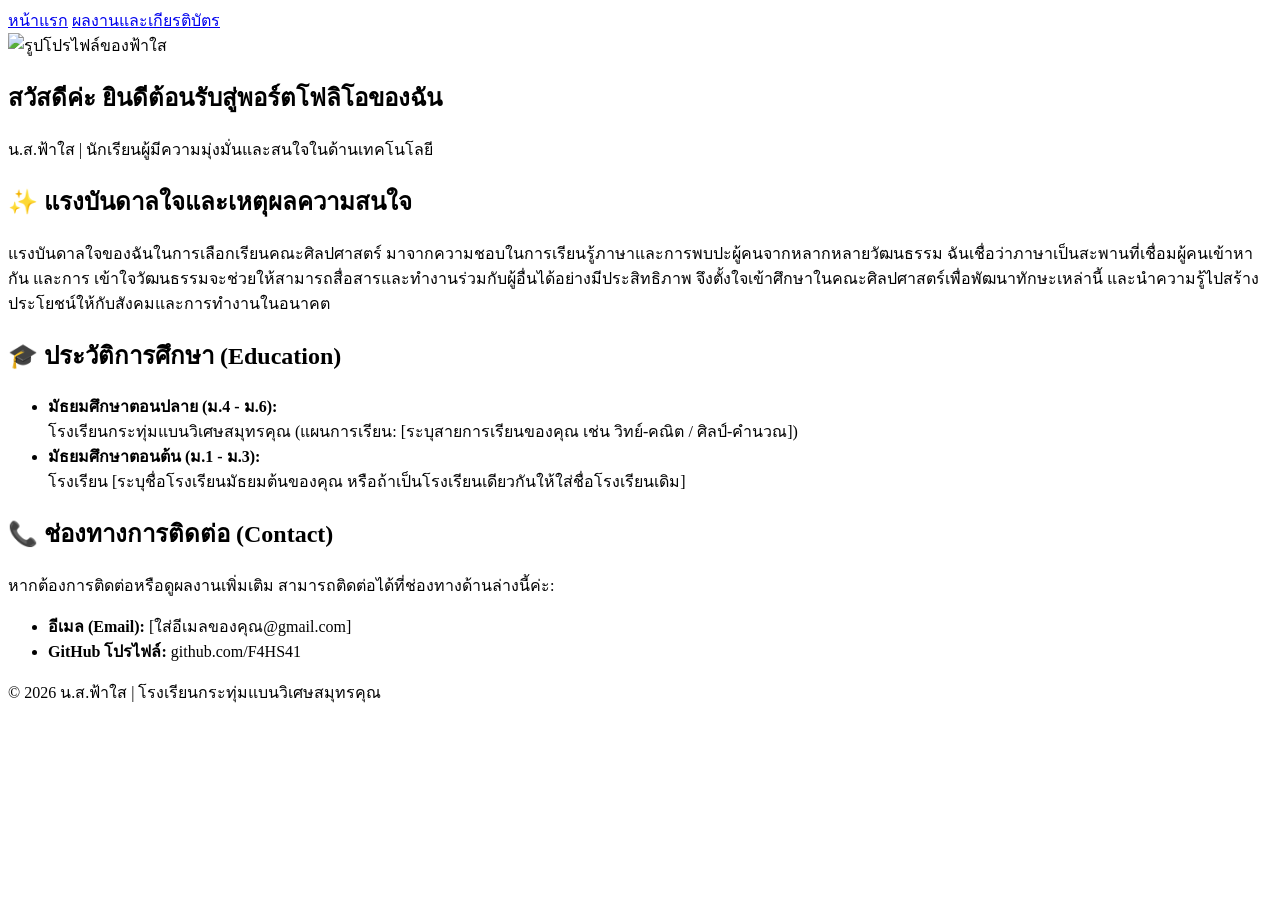
==== index.html @ b8363f4c "Create index.html" ====
<!DOCTYPE html>
<html lang="th">
<head>
    <meta charset="UTF-8">
    <meta name="viewport" content="width=device-width, initial-scale=1.0">
    <title>หน้าแรก | พอร์ตโฟลิโอของ ฟ้าใส</title>
    <link rel="stylesheet" href="style.css">
</head>
<body>

    <header>
        <nav>
            <a href="index.html" class="active">หน้าแรก</a>
            <a href="projects.html">ผลงานและเกียรติบัตร</a>
        </nav>
    </header>

    <main class="container">
        
        <section class="profile-area">
            <img src="https://via.placeholder.com/150" alt="รูปโปรไฟล์ของฟ้าใส" class="profile-img">
            <h1>สวัสดีค่ะ ยินดีต้อนรับสู่พอร์ตโฟลิโอของฉัน</h1>
            <p class="tagline">น.ส.ฟ้าใส | นักเรียนผู้มีความมุ่งมั่นและสนใจในด้านเทคโนโลยี</p>
        </section>

        <section class="content-section">
            <h2>✨ แรงบันดาลใจและเหตุผลความสนใจ</h2>
            <p>
                แรงบันดาลใจของฉันในการเลือกเรียนคณะศิลปศาสตร์ มาจากความชอบในการเรียนรู้ภาษาและการพบปะผู้คนจากหลากหลายวัฒนธรรม ฉันเชื่อว่าภาษาเป็นสะพานที่เชื่อมผู้คนเข้าหากัน และการ
เข้าใจวัฒนธรรมจะช่วยให้สามารถสื่อสารและทำงานร่วมกับผู้อื่นได้อย่างมีประสิทธิภาพ จึงตั้งใจเข้าศึกษาในคณะศิลปศาสตร์เพื่อพัฒนาทักษะเหล่านี้ และนำความรู้ไปสร้างประโยชน์ให้กับสังคมและการทำงานในอนาคต
            </p>
        </section>

        <section class="content-section">
            <h2>🎓 ประวัติการศึกษา (Education)</h2>
            <ul>
                <li>
                    <strong>มัธยมศึกษาตอนปลาย (ม.4 - ม.6):</strong> <br>
                    โรงเรียนกระทุ่มแบนวิเศษสมุทรคุณ (แผนการเรียน: [ระบุสายการเรียนของคุณ เช่น วิทย์-คณิต / ศิลป์-คำนวณ])
                </li>
                <li>
                    <strong>มัธยมศึกษาตอนต้น (ม.1 - ม.3):</strong> <br>
                    โรงเรียน [ระบุชื่อโรงเรียนมัธยมต้นของคุณ หรือถ้าเป็นโรงเรียนเดียวกันให้ใส่ชื่อโรงเรียนเดิม]
                </li>
            </ul>
        </section>

        <section class="content-section">
            <h2>📞 ช่องทางการติดต่อ (Contact)</h2>
            <p>หากต้องการติดต่อหรือดูผลงานเพิ่มเติม สามารถติดต่อได้ที่ช่องทางด้านล่างนี้ค่ะ:</p>
            <ul>
                <li><strong>อีเมล (Email):</strong> [ใส่อีเมลของคุณ@gmail.com]</li>
                <li><strong>GitHub โปรไฟล์:</strong> github.com/F4HS41</li>
            </ul>
        </section>

    </main>

    <footer>
        <p>© 2026 น.ส.ฟ้าใส | โรงเรียนกระทุ่มแบนวิเศษสมุทรคุณ</p>
    </footer>

</body>
</html>
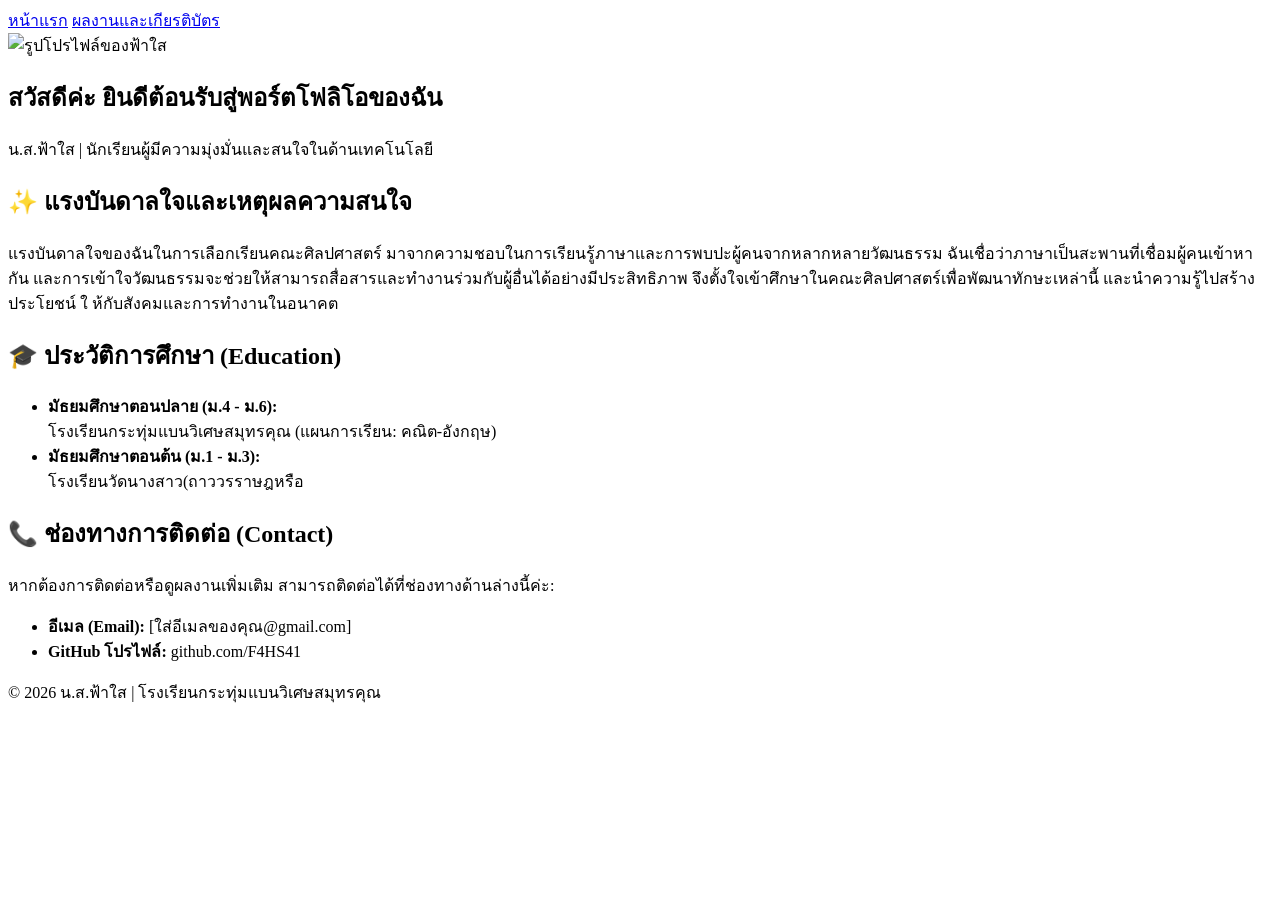
==== commit 2f189eb3: "Update index.html" ====
--- a/index.html
+++ b/index.html
@@ -26,8 +26,9 @@
         <section class="content-section">
             <h2>✨ แรงบันดาลใจและเหตุผลความสนใจ</h2>
             <p>
-                แรงบันดาลใจของฉันในการเลือกเรียนคณะศิลปศาสตร์ มาจากความชอบในการเรียนรู้ภาษาและการพบปะผู้คนจากหลากหลายวัฒนธรรม ฉันเชื่อว่าภาษาเป็นสะพานที่เชื่อมผู้คนเข้าหากัน และการ
-เข้าใจวัฒนธรรมจะช่วยให้สามารถสื่อสารและทำงานร่วมกับผู้อื่นได้อย่างมีประสิทธิภาพ จึงตั้งใจเข้าศึกษาในคณะศิลปศาสตร์เพื่อพัฒนาทักษะเหล่านี้ และนำความรู้ไปสร้างประโยชน์ให้กับสังคมและการทำงานในอนาคต
+                แรงบันดาลใจของฉันในการเลือกเรียนคณะศิลปศาสตร์ มาจากความชอบในการเรียนรู้ภาษาและการพบปะผู้คนจากหลากหลายวัฒนธรรม ฉันเชื่อว่าภาษาเป็นสะพานที่เชื่อมผู้คนเข้าหากัน 
+                และการเข้าใจวัฒนธรรมจะช่วยให้สามารถสื่อสารและทำงานร่วมกับผู้อื่นได้อย่างมีประสิทธิภาพ จึงตั้งใจเข้าศึกษาในคณะศิลปศาสตร์เพื่อพัฒนาทักษะเหล่านี้ และนำความรู้ไปสร้างประโยชน์
+                ใ ห้กับสังคมและการทำงานในอนาคต
             </p>
         </section>
 
@@ -36,11 +37,11 @@
             <ul>
                 <li>
                     <strong>มัธยมศึกษาตอนปลาย (ม.4 - ม.6):</strong> <br>
-                    โรงเรียนกระทุ่มแบนวิเศษสมุทรคุณ (แผนการเรียน: [ระบุสายการเรียนของคุณ เช่น วิทย์-คณิต / ศิลป์-คำนวณ])
+                    โรงเรียนกระทุ่มแบนวิเศษสมุทรคุณ (แผนการเรียน: คณิต-อังกฤษ)
                 </li>
                 <li>
                     <strong>มัธยมศึกษาตอนต้น (ม.1 - ม.3):</strong> <br>
-                    โรงเรียน [ระบุชื่อโรงเรียนมัธยมต้นของคุณ หรือถ้าเป็นโรงเรียนเดียวกันให้ใส่ชื่อโรงเรียนเดิม]
+                    โรงเรียนวัดนางสาว(ถาววรราษฎหรือ
                 </li>
             </ul>
         </section>
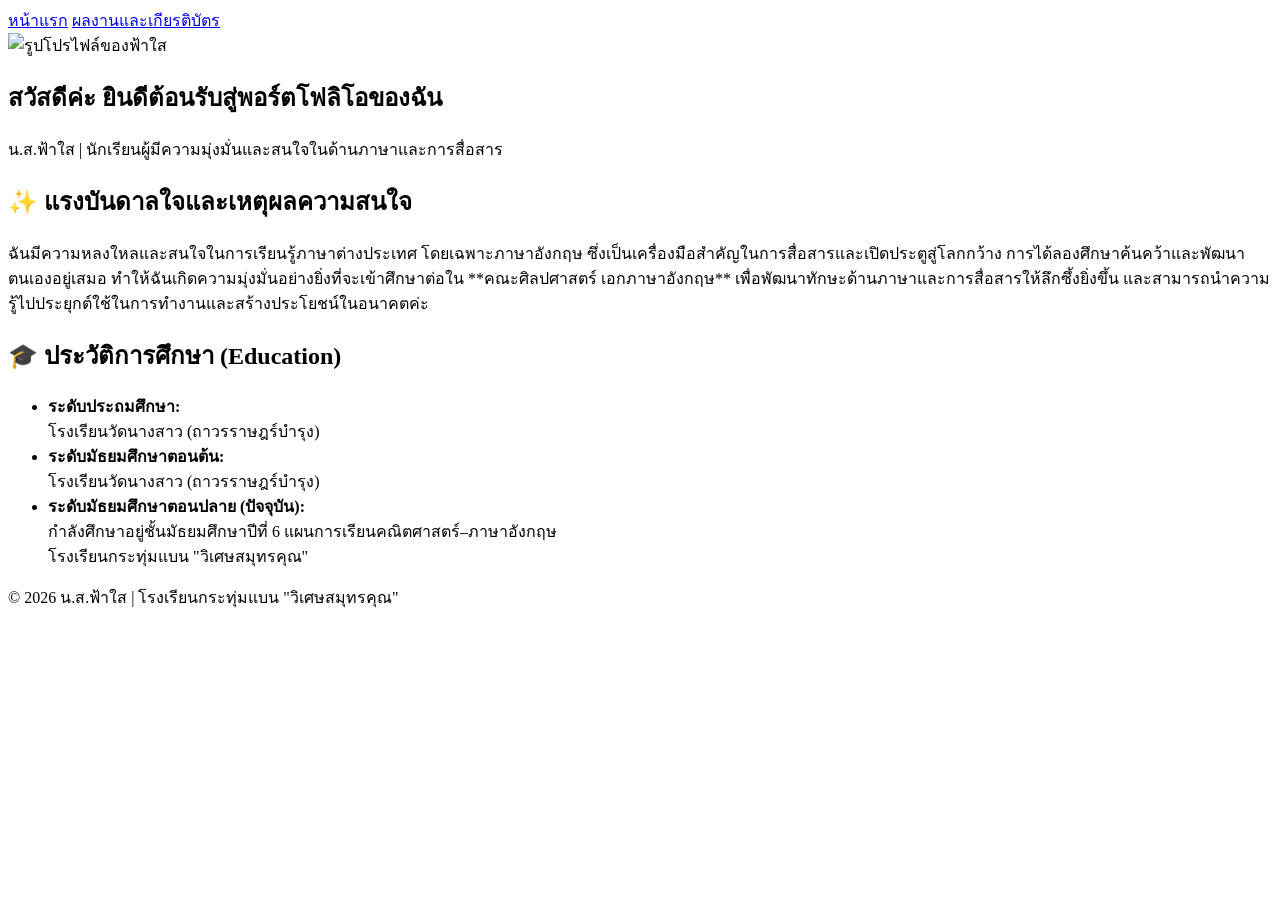
==== commit da004085: "Update index.html" ====
--- a/index.html
+++ b/index.html
@@ -20,15 +20,13 @@
         <section class="profile-area">
             <img src="https://via.placeholder.com/150" alt="รูปโปรไฟล์ของฟ้าใส" class="profile-img">
             <h1>สวัสดีค่ะ ยินดีต้อนรับสู่พอร์ตโฟลิโอของฉัน</h1>
-            <p class="tagline">น.ส.ฟ้าใส | นักเรียนผู้มีความมุ่งมั่นและสนใจในด้านเทคโนโลยี</p>
+            <p class="tagline">น.ส.ฟ้าใส | นักเรียนผู้มีความมุ่งมั่นและสนใจในด้านภาษาและการสื่อสาร</p>
         </section>
 
         <section class="content-section">
             <h2>✨ แรงบันดาลใจและเหตุผลความสนใจ</h2>
             <p>
-                แรงบันดาลใจของฉันในการเลือกเรียนคณะศิลปศาสตร์ มาจากความชอบในการเรียนรู้ภาษาและการพบปะผู้คนจากหลากหลายวัฒนธรรม ฉันเชื่อว่าภาษาเป็นสะพานที่เชื่อมผู้คนเข้าหากัน 
-                และการเข้าใจวัฒนธรรมจะช่วยให้สามารถสื่อสารและทำงานร่วมกับผู้อื่นได้อย่างมีประสิทธิภาพ จึงตั้งใจเข้าศึกษาในคณะศิลปศาสตร์เพื่อพัฒนาทักษะเหล่านี้ และนำความรู้ไปสร้างประโยชน์
-                ใ ห้กับสังคมและการทำงานในอนาคต
+                ฉันมีความหลงใหลและสนใจในการเรียนรู้ภาษาต่างประเทศ โดยเฉพาะภาษาอังกฤษ ซึ่งเป็นเครื่องมือสำคัญในการสื่อสารและเปิดประตูสู่โลกกว้าง การได้ลองศึกษาค้นคว้าและพัฒนาตนเองอยู่เสมอ ทำให้ฉันเกิดความมุ่งมั่นอย่างยิ่งที่จะเข้าศึกษาต่อใน **คณะศิลปศาสตร์ เอกภาษาอังกฤษ** เพื่อพัฒนาทักษะด้านภาษาและการสื่อสารให้ลึกซึ้งยิ่งขึ้น และสามารถนำความรู้ไปประยุกต์ใช้ในการทำงานและสร้างประโยชน์ในอนาคตค่ะ
             </p>
         </section>
 
@@ -36,29 +34,25 @@
             <h2>🎓 ประวัติการศึกษา (Education)</h2>
             <ul>
                 <li>
-                    <strong>มัธยมศึกษาตอนปลาย (ม.4 - ม.6):</strong> <br>
-                    โรงเรียนกระทุ่มแบนวิเศษสมุทรคุณ (แผนการเรียน: คณิต-อังกฤษ)
+                    <strong>ระดับประถมศึกษา:</strong><br>
+                    โรงเรียนวัดนางสาว (ถาวรราษฎร์บำรุง)
                 </li>
                 <li>
-                    <strong>มัธยมศึกษาตอนต้น (ม.1 - ม.3):</strong> <br>
-                    โรงเรียนวัดนางสาว(ถาววรราษฎหรือ
+                    <strong>ระดับมัธยมศึกษาตอนต้น:</strong><br>
+                    โรงเรียนวัดนางสาว (ถาวรราษฎร์บำรุง)
                 </li>
-            </ul>
-        </section>
-
-        <section class="content-section">
-            <h2>📞 ช่องทางการติดต่อ (Contact)</h2>
-            <p>หากต้องการติดต่อหรือดูผลงานเพิ่มเติม สามารถติดต่อได้ที่ช่องทางด้านล่างนี้ค่ะ:</p>
-            <ul>
-                <li><strong>อีเมล (Email):</strong> [ใส่อีเมลของคุณ@gmail.com]</li>
-                <li><strong>GitHub โปรไฟล์:</strong> github.com/F4HS41</li>
+                <li>
+                    <strong>ระดับมัธยมศึกษาตอนปลาย (ปัจจุบัน):</strong><br>
+                    กำลังศึกษาอยู่ชั้นมัธยมศึกษาปีที่ 6 แผนการเรียนคณิตศาสตร์–ภาษาอังกฤษ <br>
+                    โรงเรียนกระทุ่มแบน "วิเศษสมุทรคุณ"
+                </li>
             </ul>
         </section>
 
     </main>
 
     <footer>
-        <p>© 2026 น.ส.ฟ้าใส | โรงเรียนกระทุ่มแบนวิเศษสมุทรคุณ</p>
+        <p>© 2026 น.ส.ฟ้าใส | โรงเรียนกระทุ่มแบน "วิเศษสมุทรคุณ"</p>
     </footer>
 
 </body>
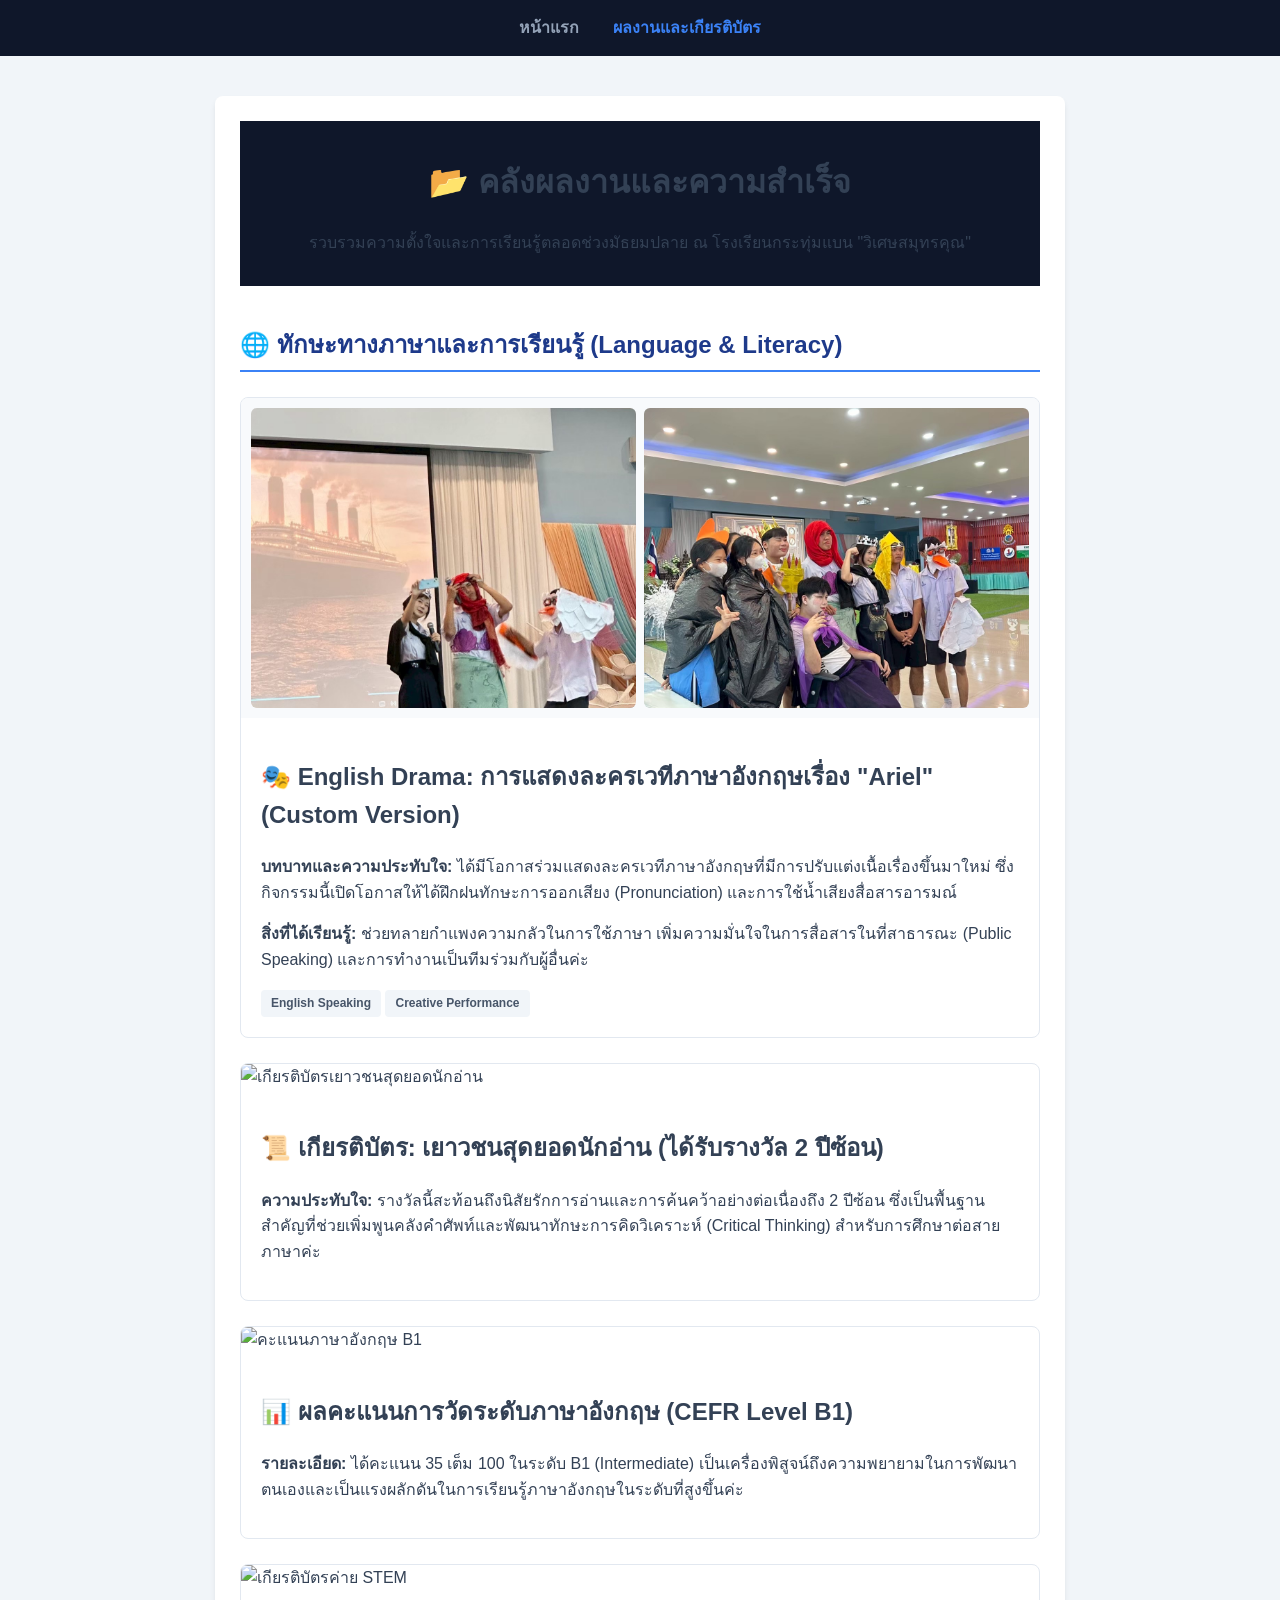
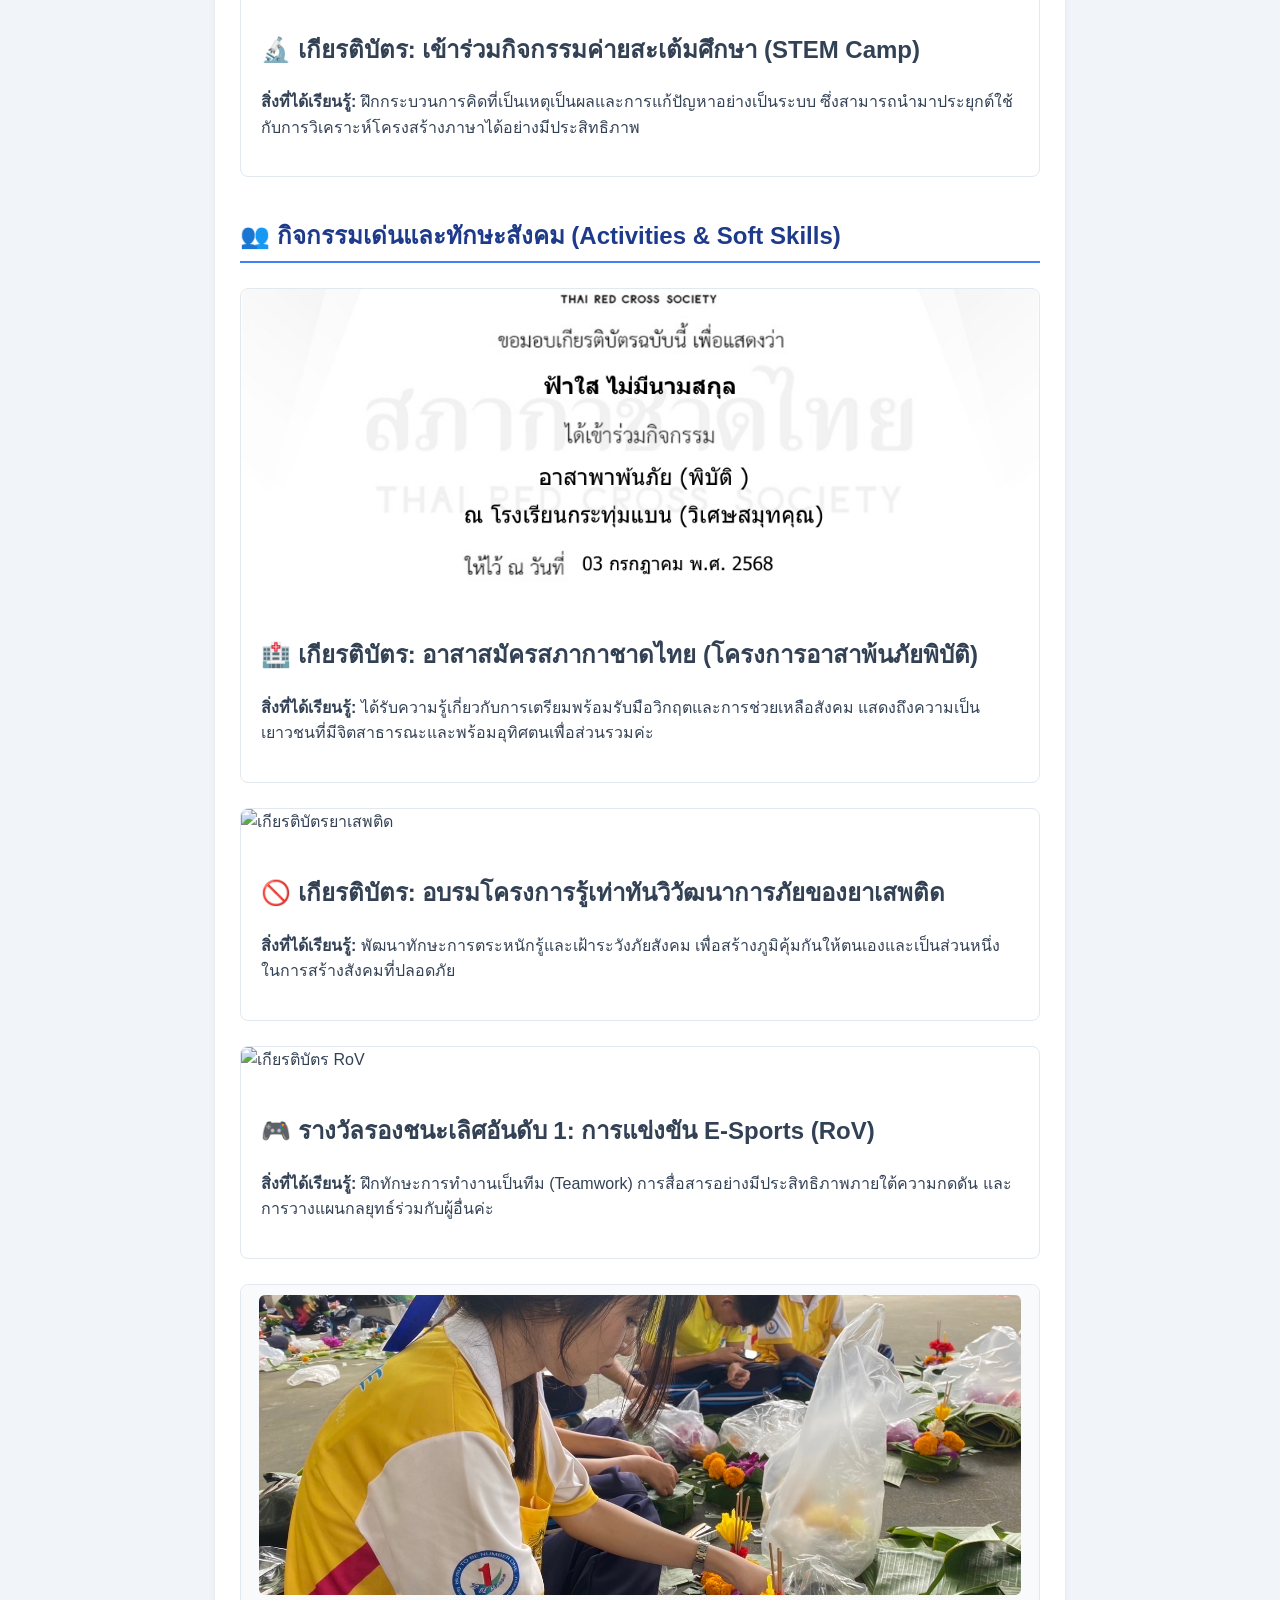
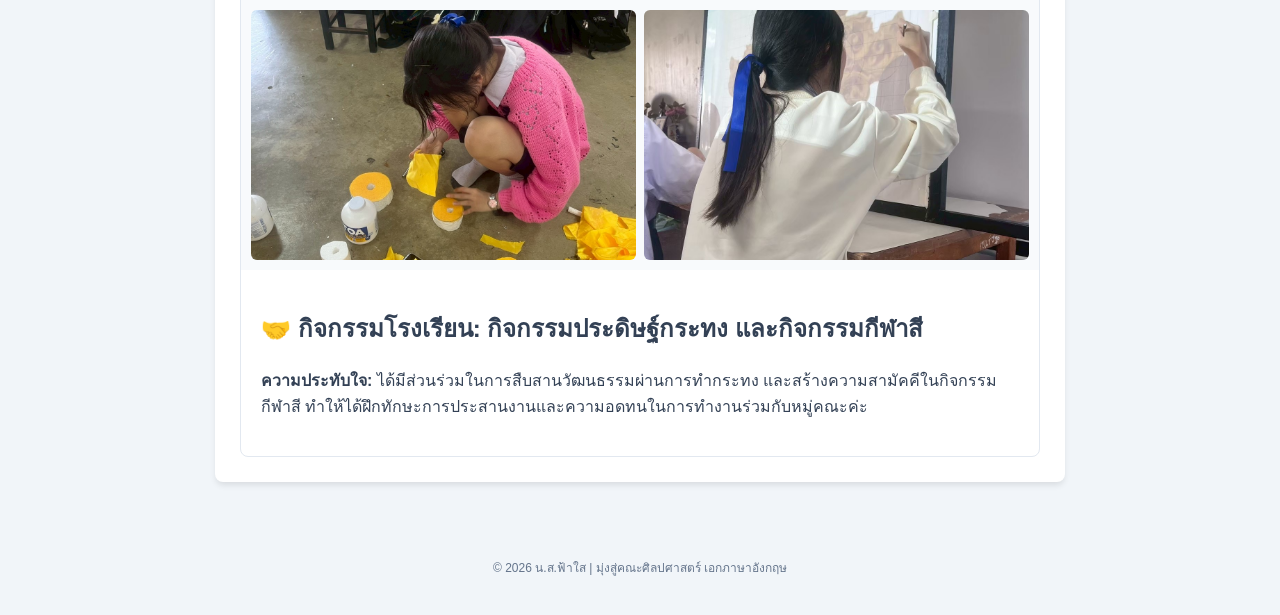
==== commit 80874685: "Update index.html" ====
--- a/index.html
+++ b/index.html
@@ -3,56 +3,108 @@
 <head>
     <meta charset="UTF-8">
     <meta name="viewport" content="width=device-width, initial-scale=1.0">
-    <title>หน้าแรก | พอร์ตโฟลิโอของ ฟ้าใส</title>
+    <title>ผลงานและเกียรติบัตร | ฟ้าใส</title>
     <link rel="stylesheet" href="style.css">
 </head>
 <body>
 
     <header>
         <nav>
-            <a href="index.html" class="active">หน้าแรก</a>
-            <a href="projects.html">ผลงานและเกียรติบัตร</a>
+            <a href="index.html">หน้าแรก</a>
+            <a href="projects.html" class="active">ผลงานและเกียรติบัตร</a>
         </nav>
     </header>
 
     <main class="container">
+        <header style="text-align: center; margin-bottom: 40px;">
+            <h1>📂 คลังผลงานและความสำเร็จ</h1>
+            <p>รวบรวมความตั้งใจและการเรียนรู้ตลอดช่วงมัธยมปลาย ณ โรงเรียนกระทุ่มแบน "วิเศษสมุทรคุณ"</p>
+        </header>
+
+        <h2 style="color: #1e3a8a; border-bottom: 2px solid #3b82f6; padding-bottom: 5px;">🌐 ทักษะทางภาษาและการเรียนรู้ (Language & Literacy)</h2>
         
-        <section class="profile-area">
-            <img src="https://via.placeholder.com/150" alt="รูปโปรไฟล์ของฟ้าใส" class="profile-img">
-            <h1>สวัสดีค่ะ ยินดีต้อนรับสู่พอร์ตโฟลิโอของฉัน</h1>
-            <p class="tagline">น.ส.ฟ้าใส | นักเรียนผู้มีความมุ่งมั่นและสนใจในด้านภาษาและการสื่อสาร</p>
-        </section>
+        <div class="card">
+            <div style="display: flex; gap: 8px; padding: 10px; background-color: #f8fafc;">
+                <img src="ariel1.jpg" alt="Ariel Drama 1" style="width: 50%; height: 300px; object-fit: cover; border-radius: 6px;">
+                <img src="ariel2.jpg" alt="Ariel Drama 2" style="width: 50%; height: 300px; object-fit: cover; border-radius: 6px;">
+            </div>
+            <div class="card-body">
+                <h2>🎭 English Drama: การแสดงละครเวทีภาษาอังกฤษเรื่อง "Ariel" (Custom Version)</h2>
+                <p><strong>บทบาทและความประทับใจ:</strong> ได้มีโอกาสร่วมแสดงละครเวทีภาษาอังกฤษที่มีการปรับแต่งเนื้อเรื่องขึ้นมาใหม่ ซึ่งกิจกรรมนี้เปิดโอกาสให้ได้ฝึกฝนทักษะการออกเสียง (Pronunciation) และการใช้น้ำเสียงสื่อสารอารมณ์</p>
+                <p><strong>สิ่งที่ได้เรียนรู้:</strong> ช่วยทลายกำแพงความกลัวในการใช้ภาษา เพิ่มความมั่นใจในการสื่อสารในที่สาธารณะ (Public Speaking) และการทำงานเป็นทีมร่วมกับผู้อื่นค่ะ</p>
+                <span class="tech-stack">English Speaking</span> <span class="tech-stack">Creative Performance</span>
+            </div>
+        </div>
 
-        <section class="content-section">
-            <h2>✨ แรงบันดาลใจและเหตุผลความสนใจ</h2>
-            <p>
-                ฉันมีความหลงใหลและสนใจในการเรียนรู้ภาษาต่างประเทศ โดยเฉพาะภาษาอังกฤษ ซึ่งเป็นเครื่องมือสำคัญในการสื่อสารและเปิดประตูสู่โลกกว้าง การได้ลองศึกษาค้นคว้าและพัฒนาตนเองอยู่เสมอ ทำให้ฉันเกิดความมุ่งมั่นอย่างยิ่งที่จะเข้าศึกษาต่อใน **คณะศิลปศาสตร์ เอกภาษาอังกฤษ** เพื่อพัฒนาทักษะด้านภาษาและการสื่อสารให้ลึกซึ้งยิ่งขึ้น และสามารถนำความรู้ไปประยุกต์ใช้ในการทำงานและสร้างประโยชน์ในอนาคตค่ะ
-            </p>
-        </section>
+        <div class="card">
+            <img src="cert-reader.jpg" alt="เกียรติบัตรเยาวชนสุดยอดนักอ่าน" class="card-img">
+            <div class="card-body">
+                <h2>📜 เกียรติบัตร: เยาวชนสุดยอดนักอ่าน (ได้รับรางวัล 2 ปีซ้อน)</h2>
+                <p><strong>ความประทับใจ:</strong> รางวัลนี้สะท้อนถึงนิสัยรักการอ่านและการค้นคว้าอย่างต่อเนื่องถึง 2 ปีซ้อน ซึ่งเป็นพื้นฐานสำคัญที่ช่วยเพิ่มพูนคลังคำศัพท์และพัฒนาทักษะการคิดวิเคราะห์ (Critical Thinking) สำหรับการศึกษาต่อสายภาษาค่ะ</p>
+            </div>
+        </div>
 
-        <section class="content-section">
-            <h2>🎓 ประวัติการศึกษา (Education)</h2>
-            <ul>
-                <li>
-                    <strong>ระดับประถมศึกษา:</strong><br>
-                    โรงเรียนวัดนางสาว (ถาวรราษฎร์บำรุง)
-                </li>
-                <li>
-                    <strong>ระดับมัธยมศึกษาตอนต้น:</strong><br>
-                    โรงเรียนวัดนางสาว (ถาวรราษฎร์บำรุง)
-                </li>
-                <li>
-                    <strong>ระดับมัธยมศึกษาตอนปลาย (ปัจจุบัน):</strong><br>
-                    กำลังศึกษาอยู่ชั้นมัธยมศึกษาปีที่ 6 แผนการเรียนคณิตศาสตร์–ภาษาอังกฤษ <br>
-                    โรงเรียนกระทุ่มแบน "วิเศษสมุทรคุณ"
-                </li>
-            </ul>
-        </section>
+        <div class="card">
+            <img src="cert-b1.jpg" alt="คะแนนภาษาอังกฤษ B1" class="card-img">
+            <div class="card-body">
+                <h2>📊 ผลคะแนนการวัดระดับภาษาอังกฤษ (CEFR Level B1)</h2>
+                <p><strong>รายละเอียด:</strong> ได้คะแนน 35 เต็ม 100 ในระดับ B1 (Intermediate) เป็นเครื่องพิสูจน์ถึงความพยายามในการพัฒนาตนเองและเป็นแรงผลักดันในการเรียนรู้ภาษาอังกฤษในระดับที่สูงขึ้นค่ะ</p>
+            </div>
+        </div>
+
+        <div class="card">
+            <img src="cert-stem.jpg" alt="เกียรติบัตรค่าย STEM" class="card-img">
+            <div class="card-body">
+                <h2>🔬 เกียรติบัตร: เข้าร่วมกิจกรรมค่ายสะเต้มศึกษา (STEM Camp)</h2>
+                <p><strong>สิ่งที่ได้เรียนรู้:</strong> ฝึกกระบวนการคิดที่เป็นเหตุเป็นผลและการแก้ปัญหาอย่างเป็นระบบ ซึ่งสามารถนำมาประยุกต์ใช้กับการวิเคราะห์โครงสร้างภาษาได้อย่างมีประสิทธิภาพ</p>
+            </div>
+        </div>
+
+
+        <h2 style="color: #1e3a8a; border-bottom: 2px solid #3b82f6; padding-bottom: 5px; margin-top: 40px;">👥 กิจกรรมเด่นและทักษะสังคม (Activities & Soft Skills)</h2>
+
+        <div class="card">
+            <img src="cert-redcross.jpg" alt="เกียรติบัตรสภากาชาดไทย" class="card-img">
+            <div class="card-body">
+                <h2>🏥 เกียรติบัตร: อาสาสมัครสภากาชาดไทย (โครงการอาสาพ้นภัยพิบัติ)</h2>
+                <p><strong>สิ่งที่ได้เรียนรู้:</strong> ได้รับความรู้เกี่ยวกับการเตรียมพร้อมรับมือวิกฤตและการช่วยเหลือสังคม แสดงถึงความเป็นเยาวชนที่มีจิตสาธารณะและพร้อมอุทิศตนเพื่อส่วนรวมค่ะ</p>
+            </div>
+        </div>
+
+        <div class="card">
+            <img src="cert-drugs.jpg" alt="เกียรติบัตรยาเสพติด" class="card-img">
+            <div class="card-body">
+                <h2>🚫 เกียรติบัตร: อบรมโครงการรู้เท่าทันวิวัฒนาการภัยของยาเสพติด</h2>
+                <p><strong>สิ่งที่ได้เรียนรู้:</strong> พัฒนาทักษะการตระหนักรู้และเฝ้าระวังภัยสังคม เพื่อสร้างภูมิคุ้มกันให้ตนเองและเป็นส่วนหนึ่งในการสร้างสังคมที่ปลอดภัย</p>
+            </div>
+        </div>
+
+        <div class="card">
+            <img src="cert-rov.jpg" alt="เกียรติบัตร RoV" class="card-img">
+            <div class="card-body">
+                <h2>🎮 รางวัลรองชนะเลิศอันดับ 1: การแข่งขัน E-Sports (RoV)</h2>
+                <p><strong>สิ่งที่ได้เรียนรู้:</strong> ฝึกทักษะการทำงานเป็นทีม (Teamwork) การสื่อสารอย่างมีประสิทธิภาพภายใต้ความกดดัน และการวางแผนกลยุทธ์ร่วมกับผู้อื่นค่ะ</p>
+            </div>
+        </div>
+
+        <div class="card">
+            <div style="background-color: #f8fafc; padding: 10px; text-align: center;">
+                <img src="krathong.jpg" alt="กิจกรรมประดิษฐ์กระทง" style="width: 98%; height: 300px; object-fit: cover; border-radius: 6px; margin-bottom: 8px;">
+                <div style="display: flex; gap: 8px;">
+                    <img src="sports1.jpg" alt="กิจกรรมกีฬาสี 1" style="width: 50%; height: 250px; object-fit: cover; border-radius: 6px;">
+                    <img src="sports2.jpg" alt="กิจกรรมกีฬาสี 2" style="width: 50%; height: 250px; object-fit: cover; border-radius: 6px;">
+                </div>
+            </div>
+            <div class="card-body">
+                <h2>🤝 กิจกรรมโรงเรียน: กิจกรรมประดิษฐ์กระทง และกิจกรรมกีฬาสี</h2>
+                <p><strong>ความประทับใจ:</strong> ได้มีส่วนร่วมในการสืบสานวัฒนธรรมผ่านการทำกระทง และสร้างความสามัคคีในกิจกรรมกีฬาสี ทำให้ได้ฝึกทักษะการประสานงานและความอดทนในการทำงานร่วมกับหมู่คณะค่ะ</p>
+            </div>
+        </div>
 
     </main>
 
     <footer>
-        <p>© 2026 น.ส.ฟ้าใส | โรงเรียนกระทุ่มแบน "วิเศษสมุทรคุณ"</p>
+        <p>© 2026 น.ส.ฟ้าใส | มุ่งสู่คณะศิลปศาสตร์ เอกภาษาอังกฤษ</p>
     </footer>
 
 </body>
--- a/style.css
+++ b/style.css
@@ -0,0 +1,23 @@
+body {
+    font-family: 'Segoe UI', Tahoma, Geneva, Verdana, sans-serif;
+    margin: 0; padding: 0;
+    background-color: #f1f5f9; color: #334155;
+    line-height: 1.6;
+}
+.container {
+    max-width: 800px; margin: 40px auto; padding: 25px;
+    background-color: #ffffff; border-radius: 8px;
+    box-shadow: 0 4px 6px -1px rgba(0, 0, 0, 0.1);
+}
+header { background-color: #0f172a; padding: 15px 0; text-align: center; }
+nav a { color: #94a3b8; text-decoration: none; margin: 0 15px; font-weight: 600; }
+nav a:hover, nav a.active { color: #3b82f6; }
+.profile-area { text-align: center; padding: 20px 0; }
+.profile-img { width: 140px; height: 140px; border-radius: 50%; object-fit: cover; border: 4px solid #3b82f6; margin-bottom: 15px; }
+.tagline { color: #64748b; margin-top: -5px; }
+.content-section { margin-top: 30px; padding-top: 20px; border-top: 1px solid #e2e8f0; }
+.card { background: #ffffff; border: 1px solid #e2e8f0; border-radius: 8px; margin-top: 25px; overflow: hidden; }
+.card-img { width: 100%; height: auto; max-height: 300px; object-fit: cover; }
+.card-body { padding: 20px; }
+.tech-stack { display: inline-block; background-color: #f1f5f9; color: #475569; padding: 4px 10px; border-radius: 4px; font-size: 9pt; font-weight: bold; }
+footer { text-align: center; padding: 25px; color: #64748b; font-size: 9pt; }
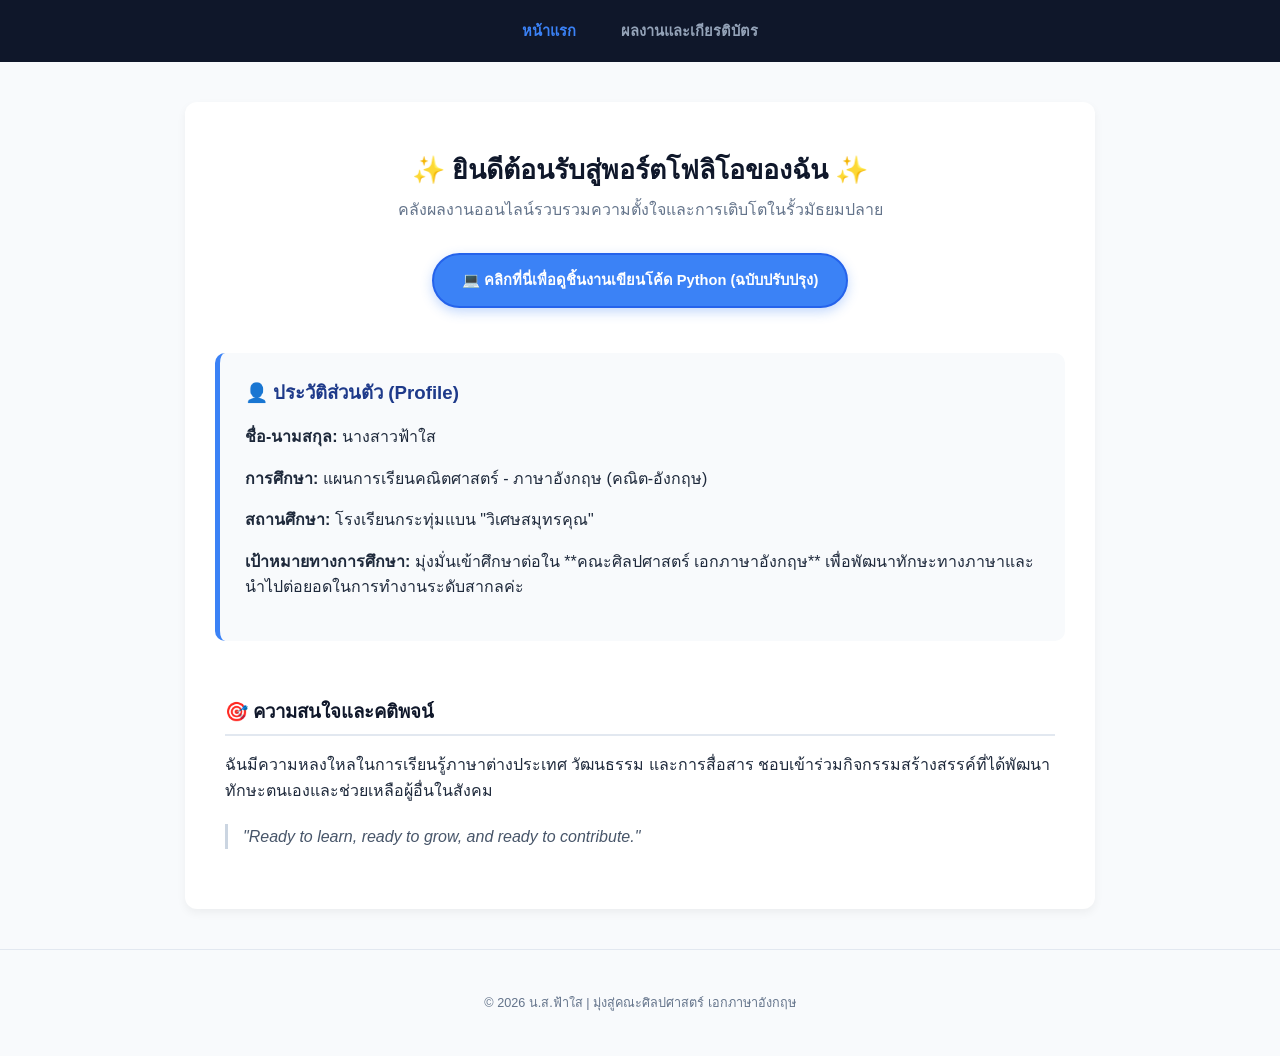
==== commit 95517a01: "Update index.html" ====
--- a/index.html
+++ b/index.html
@@ -3,104 +3,45 @@
 <head>
     <meta charset="UTF-8">
     <meta name="viewport" content="width=device-width, initial-scale=1.0">
-    <title>ผลงานและเกียรติบัตร | ฟ้าใส</title>
+    <title>หน้าแรก | พอร์ตโฟลิโอฟ้าใส</title>
     <link rel="stylesheet" href="style.css">
 </head>
 <body>
 
     <header>
         <nav>
-            <a href="index.html">หน้าแรก</a>
-            <a href="projects.html" class="active">ผลงานและเกียรติบัตร</a>
+            <a href="index.html" class="active">หน้าแรก</a>
+            <a href="projects.html">ผลงานและเกียรติบัตร</a>
         </nav>
     </header>
 
     <main class="container">
-        <header style="text-align: center; margin-bottom: 40px;">
-            <h1>📂 คลังผลงานและความสำเร็จ</h1>
-            <p>รวบรวมความตั้งใจและการเรียนรู้ตลอดช่วงมัธยมปลาย ณ โรงเรียนกระทุ่มแบน "วิเศษสมุทรคุณ"</p>
-        </header>
-
-        <h2 style="color: #1e3a8a; border-bottom: 2px solid #3b82f6; padding-bottom: 5px;">🌐 ทักษะทางภาษาและการเรียนรู้ (Language & Literacy)</h2>
-        
-        <div class="card">
-            <div style="display: flex; gap: 8px; padding: 10px; background-color: #f8fafc;">
-                <img src="ariel1.jpg" alt="Ariel Drama 1" style="width: 50%; height: 300px; object-fit: cover; border-radius: 6px;">
-                <img src="ariel2.jpg" alt="Ariel Drama 2" style="width: 50%; height: 300px; object-fit: cover; border-radius: 6px;">
-            </div>
-            <div class="card-body">
-                <h2>🎭 English Drama: การแสดงละครเวทีภาษาอังกฤษเรื่อง "Ariel" (Custom Version)</h2>
-                <p><strong>บทบาทและความประทับใจ:</strong> ได้มีโอกาสร่วมแสดงละครเวทีภาษาอังกฤษที่มีการปรับแต่งเนื้อเรื่องขึ้นมาใหม่ ซึ่งกิจกรรมนี้เปิดโอกาสให้ได้ฝึกฝนทักษะการออกเสียง (Pronunciation) และการใช้น้ำเสียงสื่อสารอารมณ์</p>
-                <p><strong>สิ่งที่ได้เรียนรู้:</strong> ช่วยทลายกำแพงความกลัวในการใช้ภาษา เพิ่มความมั่นใจในการสื่อสารในที่สาธารณะ (Public Speaking) และการทำงานเป็นทีมร่วมกับผู้อื่นค่ะ</p>
-                <span class="tech-stack">English Speaking</span> <span class="tech-stack">Creative Performance</span>
-            </div>
+        <div style="text-align: center; margin-bottom: 30px;">
+            <h1 style="font-size: 20pt; color: #0f172a; margin-bottom: 5px;">✨ ยินดีต้อนรับสู่พอร์ตโฟลิโอของฉัน ✨</h1>
+            <p style="color: #64748b; margin-top: 0;">คลังผลงานออนไลน์รวบรวมความตั้งใจและการเติบโตในรั้วมัธยมปลาย</p>
         </div>
 
-        <div class="card">
-            <img src="cert-reader.jpg" alt="เกียรติบัตรเยาวชนสุดยอดนักอ่าน" class="card-img">
-            <div class="card-body">
-                <h2>📜 เกียรติบัตร: เยาวชนสุดยอดนักอ่าน (ได้รับรางวัล 2 ปีซ้อน)</h2>
-                <p><strong>ความประทับใจ:</strong> รางวัลนี้สะท้อนถึงนิสัยรักการอ่านและการค้นคว้าอย่างต่อเนื่องถึง 2 ปีซ้อน ซึ่งเป็นพื้นฐานสำคัญที่ช่วยเพิ่มพูนคลังคำศัพท์และพัฒนาทักษะการคิดวิเคราะห์ (Critical Thinking) สำหรับการศึกษาต่อสายภาษาค่ะ</p>
-            </div>
+        <div style="text-align: center; margin-bottom: 45px; margin-top: 20px;">
+            <a href="projects.html#python-code-section" style="display: inline-block; background-color: #3b82f6; color: white; padding: 14px 28px; border-radius: 30px; text-decoration: none; font-weight: bold; font-size: 11pt; box-shadow: 0 4px 12px rgba(59, 130, 246, 0.3); transition: all 0.3s; border: 2px solid #2563eb;">
+                💻 คลิกที่นี่เพื่อดูชิ้นงานเขียนโค้ด Python (ฉบับปรับปรุง)
+            </a>
         </div>
 
-        <div class="card">
-            <img src="cert-b1.jpg" alt="คะแนนภาษาอังกฤษ B1" class="card-img">
-            <div class="card-body">
-                <h2>📊 ผลคะแนนการวัดระดับภาษาอังกฤษ (CEFR Level B1)</h2>
-                <p><strong>รายละเอียด:</strong> ได้คะแนน 35 เต็ม 100 ในระดับ B1 (Intermediate) เป็นเครื่องพิสูจน์ถึงความพยายามในการพัฒนาตนเองและเป็นแรงผลักดันในการเรียนรู้ภาษาอังกฤษในระดับที่สูงขึ้นค่ะ</p>
-            </div>
-        </div>
+        <section style="background: #f8fafc; padding: 25px; border-radius: 10px; border-left: 5px solid #3b82f6; margin-bottom: 30px;">
+            <h2 style="margin-top: 0; color: #1e3a8a; font-size: 14pt;">👤 ประวัติส่วนตัว (Profile)</h2>
+            <p><strong>ชื่อ-นามสกุล:</strong> นางสาวฟ้าใส</p>
+            <p><strong>การศึกษา:</strong> แผนการเรียนคณิตศาสตร์ - ภาษาอังกฤษ (คณิต-อังกฤษ)</p>
+            <p><strong>สถานศึกษา:</strong> โรงเรียนกระทุ่มแบน "วิเศษสมุทรคุณ"</p>
+            <p><strong>เป้าหมายทางการศึกษา:</strong> มุ่งมั่นเข้าศึกษาต่อใน **คณะศิลปศาสตร์ เอกภาษาอังกฤษ** เพื่อพัฒนาทักษะทางภาษาและนำไปต่อยอดในการทำงานระดับสากลค่ะ</p>
+        </section>
 
-        <div class="card">
-            <img src="cert-stem.jpg" alt="เกียรติบัตรค่าย STEM" class="card-img">
-            <div class="card-body">
-                <h2>🔬 เกียรติบัตร: เข้าร่วมกิจกรรมค่ายสะเต้มศึกษา (STEM Camp)</h2>
-                <p><strong>สิ่งที่ได้เรียนรู้:</strong> ฝึกกระบวนการคิดที่เป็นเหตุเป็นผลและการแก้ปัญหาอย่างเป็นระบบ ซึ่งสามารถนำมาประยุกต์ใช้กับการวิเคราะห์โครงสร้างภาษาได้อย่างมีประสิทธิภาพ</p>
-            </div>
-        </div>
-
-
-        <h2 style="color: #1e3a8a; border-bottom: 2px solid #3b82f6; padding-bottom: 5px; margin-top: 40px;">👥 กิจกรรมเด่นและทักษะสังคม (Activities & Soft Skills)</h2>
-
-        <div class="card">
-            <img src="cert-redcross.jpg" alt="เกียรติบัตรสภากาชาดไทย" class="card-img">
-            <div class="card-body">
-                <h2>🏥 เกียรติบัตร: อาสาสมัครสภากาชาดไทย (โครงการอาสาพ้นภัยพิบัติ)</h2>
-                <p><strong>สิ่งที่ได้เรียนรู้:</strong> ได้รับความรู้เกี่ยวกับการเตรียมพร้อมรับมือวิกฤตและการช่วยเหลือสังคม แสดงถึงความเป็นเยาวชนที่มีจิตสาธารณะและพร้อมอุทิศตนเพื่อส่วนรวมค่ะ</p>
-            </div>
-        </div>
-
-        <div class="card">
-            <img src="cert-drugs.jpg" alt="เกียรติบัตรยาเสพติด" class="card-img">
-            <div class="card-body">
-                <h2>🚫 เกียรติบัตร: อบรมโครงการรู้เท่าทันวิวัฒนาการภัยของยาเสพติด</h2>
-                <p><strong>สิ่งที่ได้เรียนรู้:</strong> พัฒนาทักษะการตระหนักรู้และเฝ้าระวังภัยสังคม เพื่อสร้างภูมิคุ้มกันให้ตนเองและเป็นส่วนหนึ่งในการสร้างสังคมที่ปลอดภัย</p>
-            </div>
-        </div>
-
-        <div class="card">
-            <img src="cert-rov.jpg" alt="เกียรติบัตร RoV" class="card-img">
-            <div class="card-body">
-                <h2>🎮 รางวัลรองชนะเลิศอันดับ 1: การแข่งขัน E-Sports (RoV)</h2>
-                <p><strong>สิ่งที่ได้เรียนรู้:</strong> ฝึกทักษะการทำงานเป็นทีม (Teamwork) การสื่อสารอย่างมีประสิทธิภาพภายใต้ความกดดัน และการวางแผนกลยุทธ์ร่วมกับผู้อื่นค่ะ</p>
-            </div>
-        </div>
-
-        <div class="card">
-            <div style="background-color: #f8fafc; padding: 10px; text-align: center;">
-                <img src="krathong.jpg" alt="กิจกรรมประดิษฐ์กระทง" style="width: 98%; height: 300px; object-fit: cover; border-radius: 6px; margin-bottom: 8px;">
-                <div style="display: flex; gap: 8px;">
-                    <img src="sports1.jpg" alt="กิจกรรมกีฬาสี 1" style="width: 50%; height: 250px; object-fit: cover; border-radius: 6px;">
-                    <img src="sports2.jpg" alt="กิจกรรมกีฬาสี 2" style="width: 50%; height: 250px; object-fit: cover; border-radius: 6px;">
-                </div>
-            </div>
-            <div class="card-body">
-                <h2>🤝 กิจกรรมโรงเรียน: กิจกรรมประดิษฐ์กระทง และกิจกรรมกีฬาสี</h2>
-                <p><strong>ความประทับใจ:</strong> ได้มีส่วนร่วมในการสืบสานวัฒนธรรมผ่านการทำกระทง และสร้างความสามัคคีในกิจกรรมกีฬาสี ทำให้ได้ฝึกทักษะการประสานงานและความอดทนในการทำงานร่วมกับหมู่คณะค่ะ</p>
-            </div>
-        </div>
-
+        <section style="padding: 10px;">
+            <h2 style="color: #0f172a; font-size: 14pt; border-bottom: 2px solid #e2e8f0; padding-bottom: 8px;">🎯 ความสนใจและคติพจน์</h2>
+            <p>ฉันมีความหลงใหลในการเรียนรู้ภาษาต่างประเทศ วัฒนธรรม และการสื่อสาร ชอบเข้าร่วมกิจกรรมสร้างสรรค์ที่ได้พัฒนาทักษะตนเองและช่วยเหลือผู้อื่นในสังคม</p>
+            <blockquote style="font-style: italic; color: #475569; border-left: 3px solid #cbd5e1; padding-left: 15px; margin: 20px 0;">
+                "Ready to learn, ready to grow, and ready to contribute."
+            </blockquote>
+        </section>
     </main>
 
     <footer>
--- a/style.css
+++ b/style.css
@@ -1,23 +1,93 @@
+/* ================= 1. ตั้งค่าพื้นฐานของหน้าเว็บ ================= */
 body {
     font-family: 'Segoe UI', Tahoma, Geneva, Verdana, sans-serif;
-    margin: 0; padding: 0;
-    background-color: #f1f5f9; color: #334155;
+    margin: 0; 
+    padding: 0;
+    background-color: #f8fafc; 
+    color: #1e293b;
     line-height: 1.6;
 }
+
 .container {
-    max-width: 800px; margin: 40px auto; padding: 25px;
-    background-color: #ffffff; border-radius: 8px;
-    box-shadow: 0 4px 6px -1px rgba(0, 0, 0, 0.1);
+    max-width: 850px; 
+    margin: 40px auto; 
+    padding: 30px;
+    background-color: #ffffff; 
+    border-radius: 12px;
+    box-shadow: 0 4px 10px rgba(0, 0, 0, 0.05);
 }
-header { background-color: #0f172a; padding: 15px 0; text-align: center; }
-nav a { color: #94a3b8; text-decoration: none; margin: 0 15px; font-weight: 600; }
-nav a:hover, nav a.active { color: #3b82f6; }
-.profile-area { text-align: center; padding: 20px 0; }
-.profile-img { width: 140px; height: 140px; border-radius: 50%; object-fit: cover; border: 4px solid #3b82f6; margin-bottom: 15px; }
-.tagline { color: #64748b; margin-top: -5px; }
-.content-section { margin-top: 30px; padding-top: 20px; border-top: 1px solid #e2e8f0; }
-.card { background: #ffffff; border: 1px solid #e2e8f0; border-radius: 8px; margin-top: 25px; overflow: hidden; }
-.card-img { width: 100%; height: auto; max-height: 300px; object-fit: cover; }
-.card-body { padding: 20px; }
-.tech-stack { display: inline-block; background-color: #f1f5f9; color: #475569; padding: 4px 10px; border-radius: 4px; font-size: 9pt; font-weight: bold; }
-footer { text-align: center; padding: 25px; color: #64748b; font-size: 9pt; }
+
+/* ================= 2. ส่วนหัวและเมนูบาร์ (Navbar) ================= */
+header { 
+    background-color: #0f172a; 
+    padding: 18px 0; 
+    text-align: center; 
+}
+
+nav a { 
+    color: #94a3b8; 
+    text-decoration: none; 
+    margin: 0 20px; 
+    font-weight: 600; 
+    font-size: 11pt; 
+    transition: color 0.3s; 
+}
+
+nav a:hover, nav a.active { 
+    color: #3b82f6; 
+}
+
+/* ================= 3. ส่วนแสดงข้อมูลผลงาน (Cards) ================= */
+.card { 
+    background: #ffffff; 
+    border: 1px solid #e2e8f0; 
+    border-radius: 10px; 
+    margin-top: 25px; 
+    margin-bottom: 25px; 
+    overflow: hidden; 
+    box-shadow: 0 2px 5px rgba(0,0,0,0.02); 
+}
+
+.card-body { 
+    padding: 25px; 
+}
+
+.card-body h2 { 
+    font-size: 14pt; 
+    margin-top: 0; 
+    color: #0f172a; 
+}
+
+/* ================= 4. การจัดการรูปภาพ (สำคัญมาก) ================= */
+/* สำหรับรูปเกียรติบัตรเดี่ยวๆ ให้ขยายเต็มการ์ดและไม่บีบอัดรูป */
+.card-img { 
+    width: 100%; 
+    height: auto; 
+    max-height: 450px; 
+    object-fit: contain; /* ป้องกันไม่ให้รูปเกียรติบัตรโดนตัดขอบ */
+    background-color: #f8fafc; 
+    display: block;
+}
+
+/* ตกแต่งแท็กสะสมทักษะด้านล่างผลงาน */
+.tech-stack { 
+    display: inline-block; 
+    background-color: #eff6ff; 
+    color: #1d4ed8; 
+    padding: 5px 12px; 
+    border-radius: 6px; 
+    font-size: 9pt; 
+    font-weight: 600; 
+    margin-right: 8px; 
+    margin-top: 10px; 
+}
+
+/* ================= 5. ส่วนท้ายหน้าเว็บ ================= */
+footer { 
+    text-align: center; 
+    padding: 30px; 
+    color: #64748b; 
+    font-size: 9.5pt; 
+    border-top: 1px solid #e2e8f0; 
+    margin-top: 40px; 
+}
